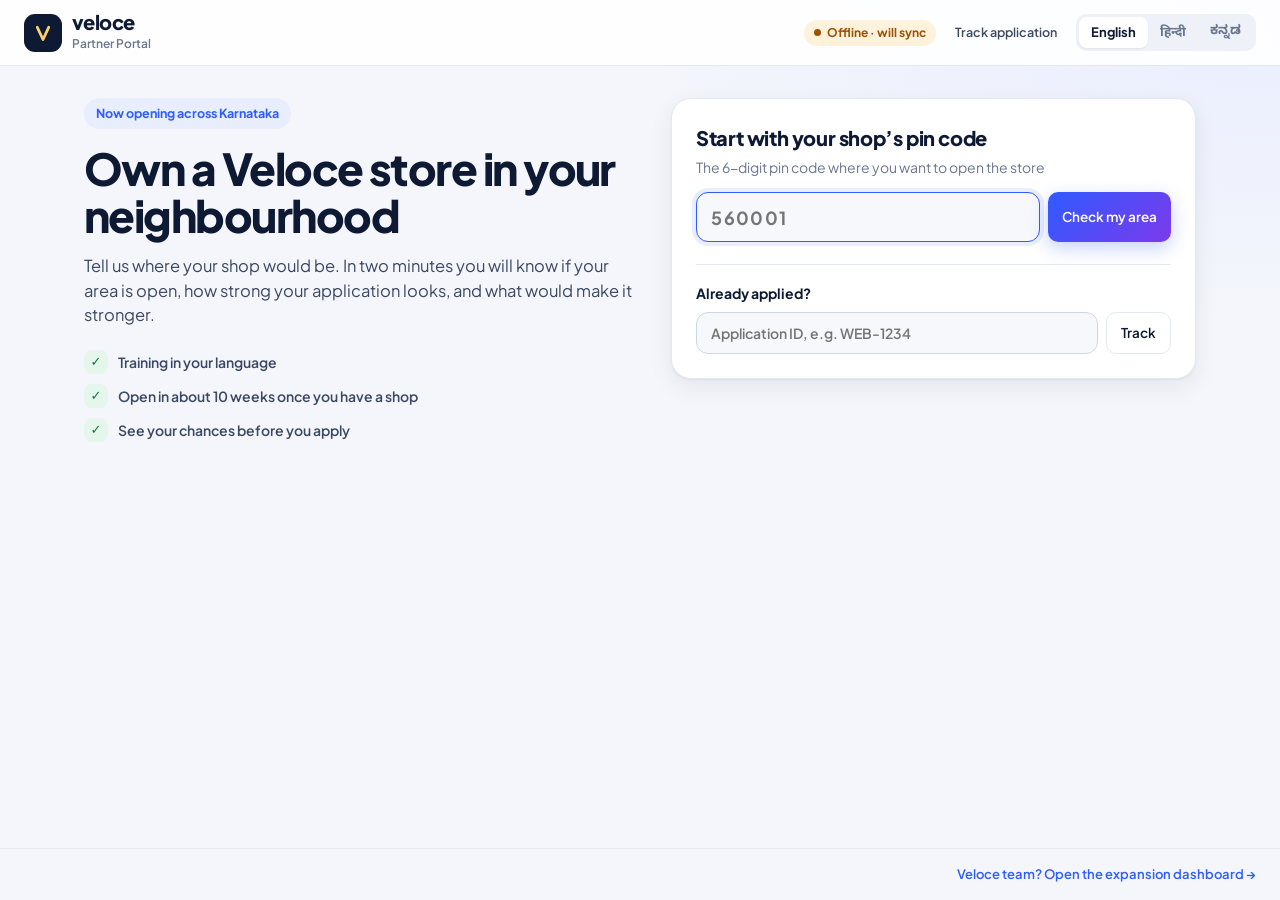
==== apply.html @ 6a998a38 "Add Veloce Partner Portal, live Google Sheets sync, conversations and editable rubric - apply.html /" ====
<!doctype html>
<html lang="en">
<head>
<meta charset="utf-8">
<meta name="viewport" content="width=device-width, initial-scale=1">
<title>Veloce Partner Portal</title>
<meta name="description" content="Apply to open a Veloce store: check your area, see your shortlist chances live, and track your application in English, Hindi or Kannada.">
<link rel="preconnect" href="https://fonts.googleapis.com">
<link rel="preconnect" href="https://fonts.gstatic.com" crossorigin>
<link href="https://fonts.googleapis.com/css2?family=Plus+Jakarta+Sans:wght@400;500;600;700;800&family=Noto+Sans+Kannada:wght@400;600;700&family=Noto+Sans+Devanagari:wght@400;600;700&display=swap" rel="stylesheet">
<link rel="stylesheet" href="styles.css?v=20261026a">
<link rel="stylesheet" href="portal.css?v=20261026a">
<link rel="icon" href="data:image/svg+xml,%3Csvg xmlns='http://www.w3.org/2000/svg' viewBox='0 0 32 32'%3E%3Crect width='32' height='32' rx='9' fill='%230e1a33'/%3E%3Cpath d='M9 9l7 15 7-15' stroke='%23ffd166' stroke-width='3.4' fill='none' stroke-linecap='round' stroke-linejoin='round'/%3E%3C/svg%3E">
</head>
<body class="portal">
<header class="pt-top">
  <a class="pt-brand" href="#/" aria-label="Veloce home">
    <span class="pt-logo"><svg viewBox="0 0 32 32" aria-hidden="true"><path d="M9 9l7 15 7-15" stroke="#ffd166" stroke-width="3.4" fill="none" stroke-linecap="round" stroke-linejoin="round"/></svg></span>
    <span><b>veloce</b><small data-t="portal">Partner Portal</small></span>
  </a>
  <div class="pt-actions">
    <span class="sync-badge" id="sync"></span>
    <a class="btn ghost sm" href="#/track" data-t="track">Track application</a>
    <div class="langs" id="langs" role="group" aria-label="Language">
      <button data-lang="en">English</button><button data-lang="hi" class="hi">हिन्दी</button><button data-lang="kn" class="kn">ಕನ್ನಡ</button>
    </div>
  </div>
</header>

<main id="pt" class="pt-main"></main>

<footer class="pt-foot">
  <span id="footWs"></span>
  <a id="toDash" href="index.html" data-t="team">Veloce team? Open the expansion dashboard →</a>
</footer>

<script src="config.js?v=20261026a"></script>
<script src="engine.js?v=20261026a"></script>
<script src="loader.js?v=20261026a"></script>
<script src="messages.js?v=20261026a"></script>
<script src="questions.js?v=20261026a"></script>
<script src="sample-data.js?v=20261026a"></script>
<script src="store.js?v=20261026a"></script>
<script src="portal.js?v=20261026a"></script>
</body>
</html>
---- styles.css ----
/* FranchiseFlow - design tokens */
:root {
  --bg: #f4f6fb; --bg-2: #eef1f8; --surface: #ffffff; --surface-2: #f7f8fc; --surface-3: #eef1f7;
  --line: #e4e8f1; --line-strong: #cfd6e4; --text: #0e1a33; --text-2: #3b4863; --muted: #6b7690;
  --primary: #2f5bff; --primary-2: #7c3aed; --primary-soft: #e9eeff; --primary-ink: #ffffff;
  --approved: #16a34a; --approved-bg: #e5f7ec; --approved-ink: #0f7a37;
  --conditional: #d97706; --conditional-bg: #fff2dc; --conditional-ink: #9a5200;
  --waitlist: #7c3aed; --waitlist-bg: #f0e9ff; --waitlist-ink: #5b21b6;
  --hold: #64748b; --hold-bg: #eceff4; --hold-ink: #3c4657;
  --rejected: #e11d48; --rejected-bg: #ffe8ee; --rejected-ink: #b0123a;
  --withdrawn: #94a3b8; --withdrawn-bg: #f1f3f6; --withdrawn-ink: #64748b;
  --store: #0e1a33;
  --shadow-sm: 0 1px 2px rgba(16, 24, 48, .06);
  --shadow: 0 1px 2px rgba(16, 24, 48, .05), 0 8px 24px rgba(16, 24, 48, .07);
  --shadow-lg: 0 24px 60px rgba(16, 24, 48, .18);
  --r: 16px; --r-sm: 10px; --chat-w: 390px; --top-h: 64px;
  --grad: linear-gradient(135deg, #2f5bff 0%, #7c3aed 100%);
}
@media (prefers-color-scheme: dark) {
  :root:not([data-theme="light"]) {
    --bg: #0b1020; --bg-2: #0f1528; --surface: #131a2e; --surface-2: #182038; --surface-3: #1e2742;
    --line: #253052; --line-strong: #34416a; --text: #eaf0ff; --text-2: #c2cbe3; --muted: #8b96b5;
    --primary: #5b7dff; --primary-soft: #1c2650; --primary-2: #9d6bff;
    --approved: #34d399; --approved-bg: #0f2e24; --approved-ink: #6ee7b7;
    --conditional: #f59e0b; --conditional-bg: #33240a; --conditional-ink: #fbbf24;
    --waitlist: #a78bfa; --waitlist-bg: #261a47; --waitlist-ink: #c4b5fd;
    --hold: #94a3b8; --hold-bg: #1f2738; --hold-ink: #cbd5e1;
    --rejected: #fb7185; --rejected-bg: #3a1220; --rejected-ink: #fda4af;
    --withdrawn: #64748b; --withdrawn-bg: #1a2030; --withdrawn-ink: #94a3b8;
    --store: #eaf0ff;
    --shadow: 0 1px 2px rgba(0,0,0,.4), 0 8px 24px rgba(0,0,0,.3); --shadow-lg: 0 24px 60px rgba(0,0,0,.5);
  }
}
:root[data-theme="dark"] {
  --bg: #0b1020; --bg-2: #0f1528; --surface: #131a2e; --surface-2: #182038; --surface-3: #1e2742;
  --line: #253052; --line-strong: #34416a; --text: #eaf0ff; --text-2: #c2cbe3; --muted: #8b96b5;
  --primary: #5b7dff; --primary-soft: #1c2650; --primary-2: #9d6bff; --store: #eaf0ff;
}

* { box-sizing: border-box; }
html, body { margin: 0; }
body { font-family: 'Plus Jakarta Sans', system-ui, -apple-system, 'Segoe UI', Roboto, sans-serif; background: var(--bg); color: var(--text); font-size: 14px; line-height: 1.5; -webkit-font-smoothing: antialiased; }
.kn, [lang="kn"] { font-family: 'Noto Sans Kannada', 'Plus Jakarta Sans', sans-serif; }
.hi, [lang="hi"] { font-family: 'Noto Sans Devanagari', 'Plus Jakarta Sans', sans-serif; }
h1, h2, h3, h4 { margin: 0; letter-spacing: -0.02em; }
p { margin: 0; }
a { color: var(--primary); }
button { font: inherit; color: inherit; }
.hidden { display: none !important; }
.muted { color: var(--muted); }
.small { font-size: 12px; }
i[data-ic] { display: inline-flex; width: 18px; height: 18px; flex: none; }
i[data-ic] svg { width: 100%; height: 100%; }

/* Buttons */
.btn { display: inline-flex; align-items: center; justify-content: center; gap: 8px; height: 38px; padding: 0 14px; border-radius: 10px; border: 1px solid var(--line); background: var(--surface); color: var(--text); font-weight: 600; font-size: 13.5px; cursor: pointer; text-decoration: none; white-space: nowrap; transition: border-color .15s, transform .15s, box-shadow .15s, background .15s; }
.btn:hover { border-color: var(--line-strong); box-shadow: var(--shadow-sm); }
.btn:active { transform: translateY(1px); }
.btn:disabled { opacity: .45; cursor: not-allowed; box-shadow: none; }
.btn.primary { background: var(--grad); border: none; color: #fff; box-shadow: 0 6px 18px rgba(47, 91, 255, .28); }
.btn.primary:hover { box-shadow: 0 8px 24px rgba(47, 91, 255, .38); }
.btn.ghost { background: transparent; border-color: transparent; color: var(--text-2); }
.btn.ghost:hover { background: var(--surface-3); }
.btn.xl { height: 50px; padding: 0 22px; font-size: 15px; border-radius: 12px; }
.btn.sm { height: 30px; padding: 0 10px; font-size: 12.5px; border-radius: 8px; }
.btn.danger { color: var(--rejected-ink); }
.icon-btn { display: inline-grid; place-items: center; width: 34px; height: 34px; border-radius: 9px; border: none; background: transparent; color: var(--muted); cursor: pointer; }
.icon-btn:hover { background: var(--surface-3); color: var(--text); }

/* Top bar */
.topbar { position: sticky; top: 0; z-index: 30; height: var(--top-h); display: flex; align-items: center; gap: 16px; padding: 0 20px; background: color-mix(in srgb, var(--surface) 86%, transparent); backdrop-filter: saturate(1.6) blur(14px); border-bottom: 1px solid var(--line); }
.brand { display: flex; align-items: center; gap: 10px; text-decoration: none; color: inherit; flex: none; }
.logo { width: 36px; height: 36px; border-radius: 11px; background: var(--grad); display: grid; place-items: center; box-shadow: 0 6px 16px rgba(47,91,255,.3); }
.logo svg { width: 26px; height: 26px; }
.brand-text { display: flex; flex-direction: column; line-height: 1.15; }
.brand-text b { font-size: 16px; letter-spacing: -0.01em; }
.brand-text small { font-size: 11.5px; color: var(--muted); }
.tabs { display: flex; gap: 4px; padding: 4px; background: var(--surface-3); border-radius: 12px; margin: 0 auto; }
.tabs button { display: inline-flex; align-items: center; gap: 7px; border: none; background: transparent; padding: 7px 14px; border-radius: 9px; font-weight: 600; font-size: 13.5px; color: var(--muted); cursor: pointer; }
.tabs button:hover { color: var(--text); }
.tabs button.active { background: var(--surface); color: var(--text); box-shadow: var(--shadow-sm); }
.tabs button i { width: 16px; height: 16px; }
.top-actions { display: flex; gap: 6px; margin-left: auto; align-items: center; }
.tabs:not(.hidden) + .top-actions { margin-left: 0; }

/* Shell */
.shell { display: grid; grid-template-columns: minmax(0, 1fr) var(--chat-w); min-height: calc(100vh - var(--top-h)); }
.shell.chat-closed { grid-template-columns: minmax(0, 1fr); }
main { min-width: 0; padding: 28px 32px 80px; }
.view { display: flex; flex-direction: column; gap: 18px; animation: rise .35s ease-out; max-width: 1400px; }
@keyframes rise { from { opacity: 0; transform: translateY(6px); } to { opacity: 1; transform: none; } }
.page-head { display: flex; align-items: flex-end; justify-content: space-between; gap: 16px; flex-wrap: wrap; }
.page-head h1 { font-size: 26px; font-weight: 800; }
.sub { color: var(--muted); margin-top: 4px; }
.card { background: var(--surface); border: 1px solid var(--line); border-radius: var(--r); padding: 18px 20px; box-shadow: var(--shadow-sm); min-width: 0; }
.card-head { display: flex; justify-content: space-between; align-items: baseline; gap: 10px; margin-bottom: 14px; flex-wrap: wrap; }
.card-head h3 { font-size: 15.5px; font-weight: 700; }
.grid-2 { display: grid; grid-template-columns: minmax(0, 1.1fr) minmax(0, 1fr); gap: 18px; }

/* Landing */
.landing { max-width: 1180px; margin: 0 auto; }
.hero { display: grid; grid-template-columns: 1.15fr 1fr; gap: 40px; align-items: center; padding: 28px 0 40px; }
.eyebrow { display: inline-flex; align-items: center; gap: 6px; font-size: 12.5px; font-weight: 700; color: var(--primary); background: var(--primary-soft); padding: 6px 12px; border-radius: 99px; }
.eyebrow i { width: 15px; height: 15px; }
.hero h1 { font-size: 48px; line-height: 1.08; font-weight: 800; margin: 18px 0 16px; letter-spacing: -0.035em; }
.grad { background: var(--grad); -webkit-background-clip: text; background-clip: text; color: transparent; }
.lead { font-size: 16.5px; color: var(--text-2); max-width: 580px; }
.cta { display: flex; gap: 12px; margin-top: 26px; flex-wrap: wrap; }
.trust { display: flex; gap: 18px; flex-wrap: wrap; margin-top: 22px; color: var(--muted); font-size: 13px; font-weight: 500; }
.trust span, .trust a { display: inline-flex; align-items: center; gap: 6px; text-decoration: none; }
.trust i { width: 16px; height: 16px; color: var(--approved); }
.trust a i { color: var(--primary); }
.hero-art { background: radial-gradient(120% 90% at 70% 20%, var(--primary-soft), transparent 70%), var(--surface); border: 1px solid var(--line); border-radius: 24px; padding: 18px; box-shadow: var(--shadow); }
.flow-svg { width: 100%; height: auto; display: block; }
.flow-svg .paths path { animation: dash 1.2s linear infinite; }
@keyframes dash { to { stroke-dashoffset: -20; } }
.flow-svg .pulse { animation: pulse 2s ease-out infinite; transform-origin: 240px 180px; }
@keyframes pulse { 0% { opacity: .7; transform: scale(1); } 100% { opacity: 0; transform: scale(1.6); } }
.svg-l { font: 600 13px 'Plus Jakarta Sans', sans-serif; fill: var(--text); }
.sec-title { font-size: 20px; font-weight: 800; margin: 18px 0 14px; }
.how4, .diff4 { display: grid; grid-template-columns: repeat(4, minmax(0, 1fr)); gap: 14px; margin-bottom: 26px; }
.how4 > div, .diff4 > div { background: var(--surface); border: 1px solid var(--line); border-radius: var(--r); padding: 18px; box-shadow: var(--shadow-sm); }
.how4 b, .diff4 b { display: block; font-size: 15px; margin: 10px 0 4px; }
.how4 p, .diff4 p { color: var(--muted); font-size: 13.5px; }
.how4 .n { display: inline-grid; place-items: center; width: 30px; height: 30px; border-radius: 9px; background: var(--primary-soft); color: var(--primary); font-weight: 800; }
.diff4 i { width: 34px; height: 34px; padding: 7px; border-radius: 10px; background: var(--grad); color: #fff; }

/* Restore banner */
.restore { display: flex; align-items: center; gap: 14px; flex-wrap: wrap; margin-top: 8px; padding: 14px 16px; border-radius: var(--r); background: var(--surface); border: 1px solid var(--primary); box-shadow: var(--shadow); animation: rise .3s ease-out; }
.restore > div { flex: 1; min-width: 200px; display: flex; flex-direction: column; }
.restore > div span { color: var(--muted); font-size: 13px; }
.restore-ic { width: 38px; height: 38px; border-radius: 11px; background: var(--primary-soft); color: var(--primary); display: grid; place-items: center; }
.restore-ic svg { width: 20px; height: 20px; }

/* Stats */
.stats { display: grid; grid-template-columns: repeat(4, minmax(0, 1fr)); gap: 14px; }
.stat { background: var(--surface); border: 1px solid var(--line); border-radius: var(--r); padding: 16px 18px; box-shadow: var(--shadow-sm); position: relative; overflow: hidden; }
.stat .k { color: var(--muted); font-size: 12.5px; font-weight: 600; display: flex; align-items: center; gap: 6px; }
.stat .k i { width: 15px; height: 15px; }
.stat .v { font-size: 30px; font-weight: 800; letter-spacing: -0.03em; margin-top: 6px; }
.stat .v small { font-size: 15px; color: var(--muted); font-weight: 600; }
.stat .d { color: var(--muted); font-size: 12.5px; margin-top: 2px; }
.stat.hero-stat { background: var(--grad); color: #fff; border: none; }
.stat.hero-stat .k, .stat.hero-stat .d, .stat.hero-stat .v small { color: rgba(255,255,255,.82); }

/* Funnel */
.fbar { display: flex; height: 44px; border-radius: 12px; overflow: hidden; gap: 3px; }
.fbar button { border: none; cursor: pointer; color: #fff; font-weight: 700; font-size: 13px; min-width: 28px; transition: filter .15s, transform .15s; }
.fbar button:hover { filter: brightness(1.08); }
.flegend { display: grid; grid-template-columns: repeat(3, minmax(0, 1fr)); gap: 8px 14px; margin-top: 14px; }
.flegend button { display: flex; align-items: center; gap: 8px; border: 1px solid var(--line); background: var(--surface-2); border-radius: 10px; padding: 8px 10px; cursor: pointer; text-align: left; }
.flegend button:hover { border-color: var(--line-strong); }
.flegend .dot { width: 10px; height: 10px; border-radius: 50%; flex: none; }
.flegend b { font-size: 17px; margin-left: auto; }
.flegend span { font-size: 12.5px; color: var(--text-2); font-weight: 600; }
.funnel-steps { display: grid; grid-template-columns: repeat(4, 1fr); gap: 8px; margin-top: 16px; }
.funnel-steps div { background: var(--surface-2); border-radius: 10px; padding: 10px 12px; }
.funnel-steps b { font-size: 20px; display: block; }
.funnel-steps span { font-size: 12px; color: var(--muted); }

/* Attention */
.attention { display: flex; flex-direction: column; gap: 8px; max-height: 330px; overflow-y: auto; }
.att { display: grid; grid-template-columns: auto 1fr auto; gap: 12px; align-items: center; padding: 10px 12px; border-radius: 12px; border: 1px solid var(--line); background: var(--surface-2); cursor: pointer; text-align: left; width: 100%; }
.att:hover { border-color: var(--line-strong); background: var(--surface); }
.att .t { font-weight: 600; font-size: 13.5px; }
.att .s { font-size: 12.5px; color: var(--muted); }
.att .badge { font-size: 11px; font-weight: 700; padding: 3px 8px; border-radius: 99px; white-space: nowrap; }
.badge.review { background: var(--conditional-bg); color: var(--conditional-ink); }
.badge.waiting { background: var(--hold-bg); color: var(--hold-ink); }
.badge.manual { background: var(--primary-soft); color: var(--primary); }

/* Avatars, chips, score */
.av { width: 36px; height: 36px; border-radius: 11px; display: grid; place-items: center; font-weight: 800; font-size: 13px; color: #fff; flex: none; }
.chip { display: inline-flex; align-items: center; gap: 5px; font-size: 12px; font-weight: 700; padding: 3px 10px; border-radius: 99px; white-space: nowrap; line-height: 1.5; }
.chip::before { content: ''; width: 6px; height: 6px; border-radius: 50%; background: currentColor; }
.s-approved { background: var(--approved-bg); color: var(--approved-ink); }
.s-conditional { background: var(--conditional-bg); color: var(--conditional-ink); }
.s-waitlist { background: var(--waitlist-bg); color: var(--waitlist-ink); }
.s-hold { background: var(--hold-bg); color: var(--hold-ink); }
.s-rejected { background: var(--rejected-bg); color: var(--rejected-ink); }
.s-withdrawn { background: var(--withdrawn-bg); color: var(--withdrawn-ink); }
.ring { --p: 50; --c: var(--primary); width: 46px; height: 46px; border-radius: 50%; background: conic-gradient(var(--c) calc(var(--p) * 1%), var(--surface-3) 0); display: grid; place-items: center; flex: none; }
.ring b { width: 36px; height: 36px; border-radius: 50%; background: var(--surface); display: grid; place-items: center; font-size: 13px; font-weight: 800; }
.ring.lg { width: 92px; height: 92px; }
.ring.lg b { width: 74px; height: 74px; font-size: 26px; flex-direction: column; line-height: 1; }
.ring.lg b small { font-size: 10.5px; color: var(--muted); font-weight: 600; margin-top: 2px; }
.tag { display: inline-block; font-size: 11px; font-weight: 700; padding: 2px 7px; border-radius: 6px; background: var(--surface-3); color: var(--text-2); }
.tag.brand { background: var(--primary-soft); color: var(--primary); }
.tag.combo { background: var(--waitlist-bg); color: var(--waitlist-ink); }

/* Territories */
.ter-grid { display: grid; grid-template-columns: repeat(auto-fill, minmax(220px, 1fr)); gap: 12px; }
.ter { border: 1px solid var(--line); border-radius: 14px; padding: 14px; background: var(--surface-2); cursor: pointer; text-align: left; transition: border-color .15s, transform .15s; }
.ter:hover { border-color: var(--primary); transform: translateY(-1px); }
.ter-top { display: flex; justify-content: space-between; align-items: center; gap: 6px; }
.ter-id { font-weight: 800; }
.ter-city { font-size: 12.5px; color: var(--muted); }
.prio { font-size: 11px; font-weight: 700; padding: 2px 8px; border-radius: 99px; }
.prio.High { background: var(--rejected-bg); color: var(--rejected-ink); }
.prio.Medium { background: var(--conditional-bg); color: var(--conditional-ink); }
.prio.Low { background: var(--hold-bg); color: var(--hold-ink); }
.pips { display: flex; gap: 5px; margin: 12px 0 10px; }
.pip { flex: 1; height: 8px; border-radius: 5px; background: var(--surface); border: 1.5px dashed var(--line-strong); }
.pip.approved { background: var(--approved); border: none; }
.pip.conditional { background: var(--conditional); border: none; }
.ter-apps { display: flex; flex-wrap: wrap; gap: 4px; min-height: 22px; }
.ter-apps .mini { font-size: 11px; font-weight: 700; padding: 2px 7px; border-radius: 6px; }

/* Activity */
.log { display: flex; flex-direction: column; gap: 10px; }
.log-item { display: grid; grid-template-columns: 30px 1fr; gap: 10px; }
.log-item .dot { width: 30px; height: 30px; border-radius: 9px; background: var(--primary-soft); color: var(--primary); display: grid; place-items: center; }
.log-item .dot i { width: 16px; height: 16px; }
.log-item .when { font-size: 12px; color: var(--muted); }
.log-item .what { font-weight: 600; }
.log-item ul { margin: 4px 0 0; padding-left: 18px; font-size: 13px; color: var(--text-2); }
.empty-note { color: var(--muted); font-size: 13.5px; padding: 10px 0; }

/* Decisions board */
.toolbar { display: flex; gap: 8px; flex-wrap: wrap; align-items: center; }
.search { display: flex; align-items: center; gap: 8px; height: 38px; padding: 0 12px; border-radius: 10px; border: 1px solid var(--line); background: var(--surface); min-width: 240px; }
.search i { width: 16px; height: 16px; color: var(--muted); }
.search input { border: none; outline: none; background: transparent; font: inherit; color: var(--text); flex: 1; min-width: 0; }
select { height: 38px; border-radius: 10px; border: 1px solid var(--line); background: var(--surface); color: var(--text); font: inherit; font-weight: 600; padding: 0 10px; }
.seg { display: inline-flex; padding: 3px; border-radius: 10px; background: var(--surface-3); }
.seg button { border: none; background: transparent; padding: 6px 12px; border-radius: 8px; font-weight: 600; font-size: 13px; color: var(--muted); cursor: pointer; }
.seg button.active { background: var(--surface); color: var(--text); box-shadow: var(--shadow-sm); }
.board { display: grid; grid-template-columns: repeat(5, minmax(180px, 1fr)); gap: 10px; overflow-x: auto; padding-bottom: 8px; align-items: start; }
.col { background: var(--bg-2); border: 1px solid var(--line); border-radius: var(--r); padding: 10px; display: flex; flex-direction: column; gap: 10px; min-width: 0; }
.col-head { display: flex; align-items: center; gap: 8px; padding: 4px 4px 2px; }
.col-head .bar { width: 4px; height: 18px; border-radius: 4px; }
.col-head b { font-size: 14px; }
.col-head .count { margin-left: auto; font-size: 12px; font-weight: 700; color: var(--muted); background: var(--surface); border-radius: 99px; padding: 1px 9px; border: 1px solid var(--line); }
.col-sub { font-size: 12px; color: var(--muted); padding: 0 4px; margin-top: -6px; }
.acard { background: var(--surface); border: 1px solid var(--line); border-radius: 14px; padding: 12px; cursor: pointer; text-align: left; display: flex; flex-direction: column; gap: 10px; box-shadow: var(--shadow-sm); transition: transform .15s, box-shadow .15s, border-color .15s; width: 100%; }
.acard:hover { transform: translateY(-2px); box-shadow: var(--shadow); border-color: var(--line-strong); }
.acard.flash { animation: flash 2.4s ease-out; }
@keyframes flash { 0%, 30% { box-shadow: 0 0 0 3px var(--primary); } 100% { box-shadow: var(--shadow-sm); } }
.acard-top { display: flex; gap: 10px; align-items: center; }
.acard-top .who { min-width: 0; flex: 1; }
.acard-top .who b { display: block; font-size: 13.5px; line-height: 1.25; }
.acard .meta { font-size: 12px; color: var(--muted); margin-top: -4px; white-space: nowrap; overflow: hidden; text-overflow: ellipsis; }
.acard .ring { width: 38px; height: 38px; }
.acard .ring b { width: 30px; height: 30px; font-size: 12px; }
.acard .av { width: 32px; height: 32px; border-radius: 10px; font-size: 12px; }
.acard .why { font-size: 12.5px; color: var(--text-2); display: -webkit-box; -webkit-line-clamp: 3; -webkit-box-orient: vertical; overflow: hidden; }
.acard .foot { display: flex; gap: 6px; flex-wrap: wrap; align-items: center; }
.acard .foot .tag { font-weight: 600; }
.flag { display: inline-flex; align-items: center; gap: 4px; font-size: 11px; font-weight: 700; padding: 2px 7px; border-radius: 6px; }
.flag i { width: 12px; height: 12px; }
.flag.review { background: var(--conditional-bg); color: var(--conditional-ink); }
.flag.manual { background: var(--primary-soft); color: var(--primary); }
.flag.new { background: var(--approved-bg); color: var(--approved-ink); }
.table-card { padding: 0; overflow-x: auto; }
table.apps { width: 100%; border-collapse: collapse; min-width: 900px; }
table.apps th { text-align: left; font-size: 12px; font-weight: 700; color: var(--muted); padding: 12px 14px; border-bottom: 1px solid var(--line); background: var(--surface-2); }
table.apps td { padding: 12px 14px; border-bottom: 1px solid var(--line); vertical-align: top; font-size: 13px; }
table.apps tbody tr { cursor: pointer; }
table.apps tbody tr:hover { background: var(--surface-2); }
.cell-who { display: flex; gap: 10px; align-items: center; }
.cell-who b { display: block; }
.cell-who span { font-size: 12px; color: var(--muted); }

/* Map */
.map-layout { display: grid; grid-template-columns: minmax(0, .95fr) minmax(0, 1.05fr); gap: 18px; align-items: start; }
.map-card { padding: 10px; background: radial-gradient(90% 70% at 50% 40%, var(--primary-soft), transparent 75%), var(--surface); }
#mapSvg { width: 100%; height: auto; display: block; max-height: 74vh; }
.state-shape { fill: var(--surface-2); stroke: var(--line-strong); stroke-width: 1.5; }
.map-node { cursor: pointer; }
.map-node .halo { animation: halo 2.2s ease-out infinite; transform-box: fill-box; transform-origin: center; }
@keyframes halo { 0% { opacity: .55; transform: scale(1); } 100% { opacity: 0; transform: scale(2.1); } }
.map-node text { font: 700 13px 'Plus Jakarta Sans', sans-serif; fill: var(--text); paint-order: stroke; stroke: var(--surface); stroke-width: 4px; }
.map-node .cnt { font-size: 11.5px; fill: #fff; stroke: none; }
.map-node.sel .core { stroke: var(--text); stroke-width: 3; }
.legend { display: flex; gap: 14px; flex-wrap: wrap; font-size: 12.5px; color: var(--text-2); font-weight: 600; }
.legend span { display: inline-flex; align-items: center; gap: 6px; }
.lgd { width: 12px; height: 12px; border-radius: 4px; display: inline-block; }
.lgd.store { background: var(--store); }
.lgd.approved { background: var(--approved); }
.lgd.conditional { background: var(--conditional); }
.lgd.wanted { background: var(--waitlist-bg); border: 1.5px solid var(--waitlist); }
.lgd.free { background: var(--surface); border: 1.5px dashed var(--line-strong); }
.lgd.ph-site { background: var(--conditional); }
.lgd.ph-setup { background: var(--primary); }
.lgd.ph-fit { background: #06b6d4; }
.lgd.ph-train { background: var(--waitlist); }
.lgd.ph-open { background: var(--approved); }
.city-title { display: flex; align-items: center; justify-content: space-between; gap: 10px; margin-bottom: 4px; }
.city-title h2 { font-size: 22px; font-weight: 800; }
.terblock { border-top: 1px solid var(--line); padding-top: 14px; margin-top: 14px; }
.terblock-head { display: flex; align-items: center; gap: 8px; flex-wrap: wrap; margin-bottom: 10px; }
.terblock-head b { font-size: 15px; }
.pins { display: grid; grid-template-columns: repeat(auto-fill, minmax(120px, 1fr)); gap: 8px; }
.pin { border-radius: 12px; padding: 10px; border: 1.5px dashed var(--line-strong); background: var(--surface); text-align: left; min-height: 74px; display: flex; flex-direction: column; gap: 4px; }
.pin .code { font-weight: 800; font-size: 14px; font-variant-numeric: tabular-nums; }
.pin .who { font-size: 12px; font-weight: 600; }
.pin .who button, .pin-link { border: none; background: none; padding: 0; color: inherit; font: inherit; text-decoration: underline; text-underline-offset: 2px; cursor: pointer; }
.pin.store { background: var(--store); color: var(--bg); border: none; }
.pin.approved { background: var(--approved-bg); border: 1.5px solid var(--approved); color: var(--approved-ink); }
.pin.conditional { background: var(--conditional-bg); border: 1.5px solid var(--conditional); color: var(--conditional-ink); }
.pin.wanted { background: var(--waitlist-bg); border: 1.5px solid var(--waitlist); color: var(--waitlist-ink); }
.pin .note { font-size: 11px; opacity: .85; }
.outside { margin-top: 14px; padding: 12px; border-radius: 12px; background: var(--surface-2); font-size: 13px; }

/* Onboarding */
.gantt-wrap { overflow-x: auto; }
.gantt { min-width: 760px; }
.g-head, .g-row { display: grid; grid-template-columns: 220px 1fr; align-items: center; }
.g-head { font-size: 11.5px; color: var(--muted); font-weight: 700; border-bottom: 1px solid var(--line); padding-bottom: 6px; }
.g-months { position: relative; height: 18px; }
.g-months span { position: absolute; top: 0; transform: translateX(4px); white-space: nowrap; }
.g-row { padding: 7px 0; border-bottom: 1px dashed var(--line); cursor: pointer; }
.g-row:hover { background: var(--surface-2); }
.g-row:last-child { border-bottom: none; }
.g-who { display: flex; gap: 8px; align-items: center; min-width: 0; padding-right: 10px; }
.g-who .av { width: 28px; height: 28px; border-radius: 8px; font-size: 11px; }
.g-who b { font-size: 13px; display: block; white-space: nowrap; overflow: hidden; text-overflow: ellipsis; }
.g-who span { font-size: 11.5px; color: var(--muted); }
.g-track { position: relative; height: 26px; background-image: linear-gradient(to right, var(--line) 1px, transparent 1px); background-size: var(--mw, 100px) 100%; border-radius: 6px; }
.g-seg { position: absolute; top: 5px; height: 16px; border-radius: 5px; }
.g-seg.site { background: var(--conditional); }
.g-seg.setup { background: var(--primary); }
.g-seg.fit { background: #06b6d4; }
.g-seg.train { background: var(--waitlist); top: 8px; height: 10px; }
.g-open { position: absolute; top: 2px; width: 22px; height: 22px; border-radius: 50%; background: var(--approved); color: #fff; display: grid; place-items: center; transform: translateX(-50%); box-shadow: 0 0 0 3px var(--surface); }
.g-open i { width: 13px; height: 13px; }
.g-today { position: absolute; top: -4px; bottom: -4px; width: 2px; background: var(--rejected); border-radius: 2px; }
.cohorts { display: grid; grid-template-columns: repeat(auto-fill, minmax(220px, 1fr)); gap: 10px; }
.cohort { border: 1px solid var(--line); border-radius: 14px; padding: 12px; background: var(--surface-2); }
.cohort-head { display: flex; justify-content: space-between; align-items: center; gap: 6px; margin-bottom: 8px; }
.lang { font-size: 12px; font-weight: 800; padding: 3px 9px; border-radius: 8px; }
.lang.Kannada { background: #fff1d6; color: #9a5200; }
.lang.Hindi { background: #ffe4ec; color: #b0123a; }
.lang.English { background: #e3ebff; color: #2546c9; }
.cohort .m { font-size: 12.5px; color: var(--muted); font-weight: 600; }
.cohort ul { list-style: none; margin: 0; padding: 0; display: flex; flex-direction: column; gap: 4px; }
.cohort li { font-size: 13px; display: flex; justify-content: space-between; gap: 6px; }
.cohort li button { border: none; background: none; padding: 0; font: inherit; font-weight: 600; color: var(--text); cursor: pointer; text-align: left; }
.cohort li button:hover { color: var(--primary); }
.cohort li span { color: var(--muted); font-size: 12px; }
.due { display: flex; flex-direction: column; gap: 6px; max-height: 420px; overflow-y: auto; }
.due label { display: grid; grid-template-columns: auto 1fr; gap: 10px; align-items: start; padding: 9px 10px; border-radius: 10px; border: 1px solid var(--line); background: var(--surface-2); cursor: pointer; font-size: 13px; }
.due label:has(input:checked) { opacity: .55; }
.due label:has(input:checked) .txt { text-decoration: line-through; }
.due input { margin-top: 3px; accent-color: var(--approved); }
.due .who { font-weight: 700; }
.due .k { font-size: 11px; font-weight: 700; padding: 1px 6px; border-radius: 5px; margin-left: 4px; }
.k.condition { background: var(--conditional-bg); color: var(--conditional-ink); }
.k.question { background: var(--hold-bg); color: var(--hold-ink); }
.k.partner { background: var(--primary-soft); color: var(--primary); }

/* Chat */
.chat { position: sticky; top: var(--top-h); height: calc(100vh - var(--top-h)); display: flex; flex-direction: column; background: var(--surface); border-left: 1px solid var(--line); }
.chat-head { display: flex; align-items: center; gap: 10px; padding: 14px 16px; border-bottom: 1px solid var(--line); }
.chat-head b { display: block; font-size: 14.5px; }
.chat-head small { color: var(--muted); font-size: 12px; }
.chat-head .icon-btn { margin-left: auto; }
.bot-ic { width: 34px; height: 34px; border-radius: 10px; background: var(--grad); color: #fff; display: grid; place-items: center; flex: none; }
.bot-ic i { width: 18px; height: 18px; }
.chat-body { flex: 1; overflow-y: auto; padding: 16px; display: flex; flex-direction: column; gap: 12px; scroll-behavior: smooth; }
.msg { max-width: 95%; padding: 10px 13px; border-radius: 14px; font-size: 13.5px; line-height: 1.5; animation: rise .25s ease-out; }
.msg p { margin: 0 0 6px; }
.msg p:last-child { margin-bottom: 0; }
.msg ul { margin: 2px 0 8px; padding-left: 18px; }
.msg li { margin: 3px 0; }
.msg.user { align-self: flex-end; background: var(--grad); color: #fff; border-bottom-right-radius: 4px; }
.msg.bot { align-self: flex-start; background: var(--surface-2); border: 1px solid var(--line); border-bottom-left-radius: 4px; }
.msg .sub { font-weight: 700; margin-top: 8px; color: var(--text); }
.msg .warn { color: var(--conditional-ink); font-weight: 600; }
.msg .ok { color: var(--approved-ink); font-weight: 600; }
.msg .whatif { background: var(--waitlist-bg); color: var(--waitlist-ink); padding: 5px 9px; border-radius: 8px; }
.msg .knock { font-weight: 700; color: var(--conditional-ink); }
.msg .nested { border-top: 1px solid var(--line); margin-top: 10px; padding-top: 10px; }
.msg hr { border: none; border-top: 1px solid var(--line); }
.msg table.cmp { border-collapse: collapse; margin: 4px 0 8px; font-size: 12.5px; }
.msg table.cmp td, .msg table.cmp th { padding: 4px 8px; border-bottom: 1px solid var(--line); text-align: left; }
.msg table.cmp tr.total td { font-weight: 800; }
.msg .app-link { font-weight: 700; color: var(--primary); text-decoration: none; }
.msg .app-link:hover { text-decoration: underline; }
.msg .chip { font-size: 11px; padding: 1px 8px; }
.msg-draft { white-space: pre-wrap; font: inherit; font-size: 13px; background: var(--surface); border: 1px solid var(--line); border-radius: 10px; padding: 10px; margin: 6px 0; max-height: 220px; overflow: auto; }
.r-plus { color: var(--approved); font-weight: 800; }
.r-minus { color: var(--rejected); font-weight: 800; }
.r-neutral { color: var(--muted); }
.r-bang { color: var(--primary); font-weight: 800; }
.typing { display: inline-flex; gap: 4px; }
.typing span { width: 6px; height: 6px; border-radius: 50%; background: var(--muted); animation: blink 1s infinite; }
.typing span:nth-child(2) { animation-delay: .15s; } .typing span:nth-child(3) { animation-delay: .3s; }
@keyframes blink { 0%, 100% { opacity: .25; } 50% { opacity: 1; } }
.chips { display: flex; gap: 6px; flex-wrap: wrap; padding: 10px 16px 0; }
.chips button { border: 1px solid var(--line); background: var(--surface-2); color: var(--text-2); border-radius: 99px; padding: 5px 11px; font-size: 12px; font-weight: 600; cursor: pointer; text-align: left; }
.chips button:hover { border-color: var(--primary); color: var(--primary); background: var(--primary-soft); }
.chat-input { display: flex; gap: 8px; padding: 12px 16px 16px; }
.chat-input input { flex: 1; min-width: 0; height: 44px; border-radius: 12px; border: 1px solid var(--line); background: var(--surface-2); color: var(--text); font: inherit; padding: 0 14px; outline: none; }
.chat-input input:focus { border-color: var(--primary); box-shadow: 0 0 0 3px var(--primary-soft); }
.send { width: 44px; height: 44px; border-radius: 12px; border: none; background: var(--grad); color: #fff; display: grid; place-items: center; cursor: pointer; }
.send i { width: 18px; height: 18px; }
.chat-fab { position: fixed; right: 20px; bottom: 20px; z-index: 40; display: inline-flex; align-items: center; gap: 8px; border: none; background: var(--grad); color: #fff; font-weight: 700; padding: 13px 18px; border-radius: 99px; box-shadow: 0 10px 30px rgba(47, 91, 255, .4); cursor: pointer; }

/* Passport drawer */
.scrim { position: fixed; inset: 0; background: rgba(8, 12, 28, .45); backdrop-filter: blur(2px); z-index: 50; animation: fade .2s; }
@keyframes fade { from { opacity: 0; } }
.passport { position: fixed; top: 0; right: 0; bottom: 0; width: min(860px, 100%); background: var(--bg); z-index: 51; overflow-y: auto; box-shadow: var(--shadow-lg); animation: slidein .28s cubic-bezier(.2,.8,.2,1); }
@keyframes slidein { from { transform: translateX(40px); opacity: 0; } }
.pp-head { position: sticky; top: 0; z-index: 2; background: color-mix(in srgb, var(--surface) 92%, transparent); backdrop-filter: blur(12px); border-bottom: 1px solid var(--line); padding: 18px 24px 0; }
.pp-top { display: flex; gap: 14px; align-items: center; }
.pp-top .av { width: 48px; height: 48px; border-radius: 14px; font-size: 17px; }
.pp-top h2 { font-size: 21px; font-weight: 800; }
.pp-top .meta { color: var(--muted); font-size: 13px; }
.pp-top .icon-btn { margin-left: auto; align-self: flex-start; }
.pp-tabs { display: flex; gap: 2px; margin-top: 14px; overflow-x: auto; }
.pp-tabs button { border: none; background: none; padding: 10px 14px; font-weight: 700; font-size: 13.5px; color: var(--muted); border-bottom: 2.5px solid transparent; cursor: pointer; white-space: nowrap; }
.pp-tabs button.active { color: var(--primary); border-bottom-color: var(--primary); }
.pp-body { padding: 20px 24px 40px; display: flex; flex-direction: column; gap: 16px; }
.verdict { display: grid; grid-template-columns: auto 1fr; gap: 18px; align-items: center; padding: 18px 20px; border-radius: var(--r); border: 1px solid var(--line); background: var(--surface); position: relative; overflow: hidden; }
.verdict::before { content: ''; position: absolute; left: 0; top: 0; bottom: 0; width: 5px; background: var(--vc, var(--primary)); }
.verdict .lbl { display: flex; align-items: center; gap: 8px; flex-wrap: wrap; }
.verdict .lbl .big { font-size: 22px; font-weight: 800; color: var(--vc); letter-spacing: -0.02em; }
.verdict .hl { font-size: 14.5px; color: var(--text-2); margin-top: 4px; }
.verdict .blurb { font-size: 12.5px; color: var(--muted); margin-top: 6px; }
.cols2 { display: grid; grid-template-columns: 1fr 1fr; gap: 14px; }
.pp-sec { background: var(--surface); border: 1px solid var(--line); border-radius: var(--r); padding: 16px 18px; }
.pp-sec h4 { font-size: 14px; font-weight: 800; margin-bottom: 10px; display: flex; align-items: center; gap: 8px; }
.pp-sec h4 i { width: 17px; height: 17px; }
.reasons { list-style: none; margin: 0; padding: 0; display: flex; flex-direction: column; gap: 8px; }
.reasons li { display: grid; grid-template-columns: 20px 1fr; gap: 6px; font-size: 13.5px; color: var(--text-2); }
.reasons .mk { width: 20px; height: 20px; border-radius: 6px; display: grid; place-items: center; font-weight: 800; font-size: 13px; }
.mk.plus { background: var(--approved-bg); color: var(--approved-ink); }
.mk.minus { background: var(--rejected-bg); color: var(--rejected-ink); }
.mk.neutral { background: var(--surface-3); color: var(--muted); }
.mk.bang { background: var(--primary-soft); color: var(--primary); }
.todo { list-style: none; margin: 0; padding: 0; display: flex; flex-direction: column; gap: 8px; }
.todo li { display: grid; grid-template-columns: 110px 1fr; gap: 10px; font-size: 13.5px; padding: 9px 12px; border-radius: 10px; background: var(--surface-2); }
.todo li b { font-size: 12px; color: var(--primary); }
.todo li.cond b { color: var(--conditional-ink); }
.callout { padding: 11px 14px; border-radius: 12px; font-size: 13.5px; background: var(--conditional-bg); color: var(--conditional-ink); display: flex; gap: 8px; align-items: flex-start; }
.callout i { width: 17px; height: 17px; margin-top: 1px; }
.callout.ok { background: var(--approved-bg); color: var(--approved-ink); }
.callout.info { background: var(--primary-soft); color: var(--primary); }
.bd { display: flex; flex-direction: column; gap: 10px; }
.bd-row { display: grid; grid-template-columns: 150px 1fr 56px; gap: 12px; align-items: center; font-size: 13px; }
.bd-row .track { height: 9px; border-radius: 6px; background: var(--surface-3); overflow: hidden; }
.bd-row .fill { height: 100%; border-radius: 6px; background: var(--grad); }
.bd-row .fill.neg { background: var(--rejected); }
.bd-row .pts { text-align: right; font-weight: 800; }
.bd-row .note { grid-column: 2 / 4; font-size: 11.5px; color: var(--muted); margin-top: -6px; }
.facts { display: grid; grid-template-columns: repeat(auto-fill, minmax(170px, 1fr)); gap: 8px; }
.fact { background: var(--surface-2); border-radius: 10px; padding: 9px 11px; }
.fact .k { font-size: 11.5px; color: var(--muted); font-weight: 600; }
.fact .v { font-weight: 700; font-size: 13.5px; word-break: break-word; }
.journey { display: grid; grid-template-columns: repeat(7, 1fr); gap: 0; position: relative; }
.journey .st { display: flex; flex-direction: column; align-items: center; text-align: center; gap: 6px; position: relative; }
.journey .st::before { content: ''; position: absolute; top: 15px; left: -50%; right: 50%; height: 3px; background: var(--line); z-index: 0; }
.journey .st:first-child::before { display: none; }
.journey .st.done::before { background: var(--approved); }
.journey .bub { width: 32px; height: 32px; border-radius: 50%; display: grid; place-items: center; background: var(--surface); border: 2.5px solid var(--line-strong); position: relative; z-index: 1; font-size: 12px; font-weight: 800; color: var(--muted); }
.journey .done .bub { background: var(--approved); border-color: var(--approved); color: #fff; }
.journey .now .bub { border-color: var(--primary); color: var(--primary); box-shadow: 0 0 0 4px var(--primary-soft); }
.journey .bub i { width: 15px; height: 15px; }
.journey b { font-size: 12px; }
.journey span { font-size: 11px; color: var(--muted); }
.mini-gantt { display: flex; flex-direction: column; gap: 6px; }
.mg-row { display: grid; grid-template-columns: 200px 1fr; gap: 10px; align-items: center; font-size: 12.5px; }
.mg-row small { display: block; color: var(--muted); font-size: 11px; }
.mg-track { position: relative; height: 18px; background: var(--surface-3); border-radius: 6px; }
.mg-bar { position: absolute; top: 3px; bottom: 3px; border-radius: 4px; background: var(--primary); }
.mg-bar.site { background: var(--conditional); } .mg-bar.fit { background: #06b6d4; } .mg-bar.train { background: var(--waitlist); } .mg-bar.open { background: var(--approved); }
.econ { display: grid; grid-template-columns: repeat(4, 1fr); gap: 8px; }
.path-list { display: flex; flex-direction: column; gap: 8px; }
.path-item { display: grid; grid-template-columns: 1fr auto auto; gap: 12px; align-items: center; padding: 12px 14px; border-radius: 12px; border: 1px solid var(--line); background: var(--surface-2); }
.path-item.best { border-color: var(--approved); background: var(--approved-bg); }
.path-item .lab { font-weight: 600; font-size: 13.5px; }
.path-item .lab .tag { margin-right: 6px; }
.path-item .res { display: flex; align-items: center; gap: 6px; font-size: 12px; color: var(--muted); white-space: nowrap; }
.whatif-form { display: grid; grid-template-columns: repeat(3, minmax(0, 1fr)); gap: 10px; }
.whatif-form label, .form-grid label { display: flex; flex-direction: column; gap: 4px; font-size: 12px; font-weight: 700; color: var(--muted); }
.whatif-form input, .whatif-form select, .form-grid input, .form-grid select, .form-grid textarea, .ov-form textarea, .ov-form select { height: 38px; border-radius: 10px; border: 1px solid var(--line); background: var(--surface); color: var(--text); font: inherit; font-size: 13.5px; padding: 0 10px; outline: none; }
.form-grid textarea, .ov-form textarea { height: 70px; padding: 8px 10px; resize: vertical; }
.whatif-form input:focus, .form-grid input:focus, .ov-form textarea:focus { border-color: var(--primary); box-shadow: 0 0 0 3px var(--primary-soft); }
.whatif-out { margin-top: 12px; padding: 12px 14px; border-radius: 12px; background: var(--surface-2); font-size: 13.5px; }
.whatif-out ul { margin: 6px 0 0; padding-left: 18px; }
.langs { display: inline-flex; padding: 3px; border-radius: 10px; background: var(--surface-3); }
.langs button { border: none; background: transparent; padding: 6px 12px; border-radius: 8px; font-weight: 700; font-size: 13px; color: var(--muted); cursor: pointer; }
.langs button.active { background: var(--surface); color: var(--text); box-shadow: var(--shadow-sm); }
.phone { max-width: 440px; margin: 0 auto; background: #e8ddd3; border-radius: 22px; padding: 18px 14px; }
:root[data-theme="dark"] .phone { background: #1d2522; }
@media (prefers-color-scheme: dark) { :root:not([data-theme="light"]) .phone { background: #1d2522; } }
.bubble { background: #ffffff; color: #111b21; border-radius: 12px 12px 12px 4px; padding: 12px 14px; font-size: 14px; white-space: pre-wrap; line-height: 1.55; box-shadow: 0 1px 1px rgba(0,0,0,.12); }
.bubble-meta { display: flex; justify-content: space-between; color: #667781; font-size: 11.5px; margin-top: 6px; padding: 0 4px; }
.pp-foot { display: flex; gap: 8px; flex-wrap: wrap; }
.ov-form { display: grid; gap: 10px; margin-top: 10px; }

/* Modal */
.modal { position: fixed; inset: 0; z-index: 60; display: grid; place-items: center; background: rgba(8, 12, 28, .5); backdrop-filter: blur(3px); padding: 16px; animation: fade .2s; }
.modal-card { position: relative; width: min(720px, 100%); max-height: calc(100vh - 32px); overflow-y: auto; background: var(--surface); border-radius: 20px; padding: 26px 28px; box-shadow: var(--shadow-lg); animation: rise .25s ease-out; }
.modal-card > .icon-btn { position: absolute; top: 14px; right: 14px; }
.modal-card h2 { font-size: 22px; font-weight: 800; margin-bottom: 6px; padding-right: 30px; }
.modal-card h3 { font-size: 15px; margin: 18px 0 8px; }
.modal-card table { width: 100%; border-collapse: collapse; font-size: 13px; }
.modal-card td, .modal-card th { text-align: left; padding: 7px 8px; border-bottom: 1px solid var(--line); vertical-align: top; }
.modal-card ul { padding-left: 18px; margin: 6px 0; }
.steps-guide { display: flex; flex-direction: column; gap: 12px; margin-top: 16px; }
.steps-guide > div { display: grid; grid-template-columns: 34px 1fr; gap: 12px; }
.steps-guide .n { width: 34px; height: 34px; border-radius: 10px; background: var(--grad); color: #fff; display: grid; place-items: center; font-weight: 800; }
.steps-guide b { display: block; margin-bottom: 4px; }
.try { display: flex; flex-wrap: wrap; gap: 6px; margin-top: 6px; }
.try button { border: 1px solid var(--line); background: var(--surface-2); border-radius: 99px; padding: 4px 10px; font-size: 12px; font-weight: 600; cursor: pointer; color: var(--text-2); }
.try button:hover { border-color: var(--primary); color: var(--primary); }
.form-grid { display: grid; grid-template-columns: repeat(3, minmax(0, 1fr)); gap: 12px; margin-top: 14px; }
.form-grid .wide { grid-column: span 3; }
.form-grid .two { grid-column: span 2; }
.modal-actions { display: flex; justify-content: flex-end; gap: 8px; margin-top: 18px; }

/* Processing overlay */
.processing { position: fixed; inset: 0; z-index: 70; display: grid; place-items: center; background: rgba(8, 12, 28, .55); backdrop-filter: blur(6px); animation: fade .2s; }
.proc-card { width: min(420px, calc(100% - 32px)); background: var(--surface); border-radius: 22px; padding: 28px; box-shadow: var(--shadow-lg); text-align: center; }
.proc-orb { width: 64px; height: 64px; margin: 0 auto 14px; border-radius: 50%; background: var(--grad); animation: orb 1.2s ease-in-out infinite; }
@keyframes orb { 0%, 100% { transform: scale(1); box-shadow: 0 0 0 0 rgba(124,58,237,.35); } 50% { transform: scale(1.06); box-shadow: 0 0 0 14px rgba(124,58,237,0); } }
.proc-card h3 { font-size: 18px; margin-bottom: 14px; }
#procSteps { list-style: none; margin: 0; padding: 0; text-align: left; display: flex; flex-direction: column; gap: 8px; }
#procSteps li { display: flex; gap: 10px; align-items: center; font-size: 13.5px; color: var(--muted); opacity: .45; transition: opacity .2s; }
#procSteps li.on { opacity: 1; color: var(--text); }
#procSteps li .ck { width: 20px; height: 20px; border-radius: 50%; border: 2px solid var(--line-strong); display: grid; place-items: center; flex: none; }
#procSteps li.on .ck { background: var(--approved); border-color: var(--approved); color: #fff; }
#procSteps li .ck i { width: 12px; height: 12px; }

.toast { position: fixed; left: 50%; bottom: 26px; transform: translateX(-50%); z-index: 80; background: var(--text); color: var(--bg); padding: 11px 18px; border-radius: 12px; font-weight: 600; font-size: 13.5px; box-shadow: var(--shadow-lg); animation: rise .2s; max-width: calc(100% - 32px); }
.toast.err { background: var(--rejected); color: #fff; }

/* Responsive */
@media (max-width: 1280px) {
  :root { --chat-w: 350px; }
  .tabs button span { display: none; }
}
@media (max-width: 1100px) {
  .hero { grid-template-columns: 1fr; }
  .hero h1 { font-size: 38px; }
  .how4, .diff4 { grid-template-columns: repeat(2, minmax(0, 1fr)); }
  .grid-2, .map-layout { grid-template-columns: 1fr; }
  .stats { grid-template-columns: repeat(2, minmax(0, 1fr)); }
}
@media (max-width: 960px) {
  .shell { grid-template-columns: 1fr; }
  .chat { position: fixed; left: 0; right: 0; bottom: 0; top: auto; height: 78vh; z-index: 45; border-left: none; border-top: 1px solid var(--line); border-radius: 20px 20px 0 0; box-shadow: var(--shadow-lg); }
  .shell.chat-closed .chat { display: none; }
  .top-actions .ghost span { display: none; }
  .brand-text small { display: none; }
}
@media (max-width: 720px) {
  main { padding: 18px 16px 90px; }
  .topbar { padding: 0 12px; gap: 8px; height: auto; min-height: var(--top-h); flex-wrap: wrap; padding-top: 8px; padding-bottom: 8px; }
  .tabs { order: 3; width: 100%; justify-content: space-between; margin: 0; }
  .tabs button { flex: 1; justify-content: center; padding: 7px 6px; }
  .tabs button span { display: inline; font-size: 12px; }
  .tabs button i { display: none; }
  .brand-text { display: none; }
  .top-actions .primary span { display: none; }
  .hero h1 { font-size: 30px; }
  .how4, .diff4, .stats { grid-template-columns: 1fr; }
  .flegend { grid-template-columns: repeat(2, minmax(0, 1fr)); }
  .funnel-steps { grid-template-columns: repeat(2, 1fr); }
  .board { grid-template-columns: repeat(5, 82vw); }
  .search { min-width: 0; flex: 1; }
  .cols2, .whatif-form, .form-grid { grid-template-columns: 1fr; }
  .form-grid .wide, .form-grid .two { grid-column: auto; }
  .econ { grid-template-columns: repeat(2, 1fr); }
  .journey { grid-template-columns: repeat(4, 1fr); row-gap: 14px; }
  .journey .st::before { display: none; }
  .mg-row, .bd-row { grid-template-columns: 1fr; gap: 4px; }
  .bd-row .note { grid-column: auto; margin-top: 0; }
  .bd-row .pts { text-align: left; }
  .todo li { grid-template-columns: 1fr; gap: 2px; }
  .pp-head, .pp-body { padding-left: 16px; padding-right: 16px; }
  .modal-card { padding: 20px 18px; }
  .path-item { grid-template-columns: 1fr; }
}

/* ---------- Partner portal link, conversation, rubric ---------- */
.sync-badge { display: inline-flex; align-items: center; gap: 6px; font-size: 12px; font-weight: 700; padding: 4px 10px; border-radius: 99px; background: var(--surface-3); color: var(--muted); white-space: nowrap; }
.sync-badge:empty { display: none; }
.sync-badge::before { content: ''; width: 7px; height: 7px; border-radius: 50%; background: currentColor; }
.sync-badge.live { background: var(--approved-bg); color: var(--approved-ink); }
.sync-badge.live::before { animation: livepulse 1.6s ease-in-out infinite; }
@keyframes livepulse { 50% { opacity: .3; } }
.sync-badge.offline { background: var(--conditional-bg); color: var(--conditional-ink); }
.door { display: flex; align-items: center; gap: 14px; margin-top: 18px; padding: 14px 16px; border-radius: 16px; border: 1.5px dashed var(--line-strong); background: var(--surface); text-decoration: none; color: var(--text); max-width: 580px; transition: border-color .15s, box-shadow .15s; }
.door:hover { border-color: var(--primary); box-shadow: var(--shadow); }
.door b { display: block; font-size: 15px; }
.door small { color: var(--muted); font-size: 13px; }
.door > i:last-child { margin-left: auto; color: var(--primary); }
.door-ic { width: 40px; height: 40px; border-radius: 12px; background: #0e1a33; color: #ffd166; display: grid; place-items: center; flex: none; }
.door-ic i { width: 20px; height: 20px; }
.portal-waiting { display: flex; gap: 10px; align-items: center; margin-top: 10px; padding: 12px 16px; border-radius: 14px; background: var(--primary-soft); color: var(--primary); font-size: 14px; }
.flag.portal { background: #fff1d6; color: #9a5200; }
.flag.portal i { width: 12px; height: 12px; }
.badge.portal { background: #fff1d6; color: #9a5200; }
.portal-share { display: grid; grid-template-columns: auto 1fr; gap: 22px; align-items: start; margin-top: 16px; }
.qr { padding: 10px; background: #fff; border-radius: 14px; border: 1px solid var(--line); line-height: 0; }
.qr img, .qr canvas { display: block; }
.copyrow { display: flex; gap: 6px; }
.copyrow input { flex: 1; min-width: 0; height: 36px; border-radius: 9px; border: 1px solid var(--line); background: var(--surface-2); color: var(--text); font: inherit; font-size: 12.5px; padding: 0 10px; }
.cv { display: flex; flex-direction: column; gap: 10px; max-height: 380px; overflow-y: auto; }
.cv-sys { text-align: center; font-size: 12px; color: var(--muted); }
.cv-row { display: flex; }
.cv-row.team { justify-content: flex-end; }
.cv-b { max-width: 82%; padding: 10px 13px; border-radius: 14px; font-size: 13.5px; }
.cv-b small { display: block; font-size: 11px; opacity: .8; margin-bottom: 3px; }
.cv-row.team .cv-b { background: var(--grad); color: #fff; border-bottom-right-radius: 4px; }
.cv-row.app .cv-b { background: var(--surface-2); border: 1px solid var(--line); border-bottom-left-radius: 4px; }
.rb-grid { display: grid; grid-template-columns: minmax(0, 1.2fr) minmax(0, 1fr); gap: 18px; align-items: start; }
.rb-left { display: flex; flex-direction: column; gap: 18px; }
.rb-row { display: grid; grid-template-columns: 170px 1fr 64px 46px; gap: 12px; align-items: center; padding: 6px 0; font-size: 13.5px; font-weight: 600; }
.rb-row input[type=range] { width: 100%; accent-color: var(--primary); }
.rb-row input[type=number], .rb-f input { height: 34px; border-radius: 9px; border: 1px solid var(--line); background: var(--surface-2); color: var(--text); font: inherit; font-weight: 700; padding: 0 8px; width: 100%; }
.rb-pct { color: var(--muted); font-weight: 700; text-align: right; }
.rb-fields { display: grid; grid-template-columns: repeat(2, minmax(0, 1fr)); gap: 12px; }
.rb-f { display: flex; flex-direction: column; gap: 4px; font-size: 12.5px; font-weight: 700; color: var(--muted); }
.rb-impact { position: sticky; top: 84px; }
.rb-changes { margin: 0 0 10px; padding-left: 18px; font-size: 13px; }
.rb-table { width: 100%; border-collapse: collapse; font-size: 13px; }
.rb-table td, .rb-table th { padding: 6px 8px; border-bottom: 1px solid var(--line); text-align: left; }
.rb-table .up { color: var(--approved-ink); font-weight: 800; }
.rb-table .down { color: var(--rejected-ink); font-weight: 800; }
.rb-moved { display: flex; flex-direction: column; gap: 6px; max-height: 260px; overflow-y: auto; }
.rb-moved button { display: flex; align-items: center; gap: 8px; flex-wrap: wrap; text-align: left; border: 1px solid var(--line); background: var(--surface-2); border-radius: 10px; padding: 8px 10px; cursor: pointer; font: inherit; font-size: 13px; color: var(--text); }
.rb-moved button span { margin-left: auto; display: flex; gap: 4px; align-items: center; }
.rb-actions { display: flex; gap: 8px; flex-wrap: wrap; margin: 14px 0 8px; }
@media (max-width: 1100px) { .rb-grid { grid-template-columns: 1fr; } .rb-impact { position: static; } }
@media (max-width: 720px) { .rb-row { grid-template-columns: 1fr 64px 40px; } .rb-row label { grid-column: 1 / -1; } .rb-fields { grid-template-columns: 1fr; } .portal-share { grid-template-columns: 1fr; } }
@media (max-width: 1280px) { .top-actions .sync-badge { display: none; } }
---- portal.css ----
/* Veloce Partner Portal (shares tokens with styles.css) */
body.portal { background: radial-gradient(90% 60% at 100% 0%, var(--primary-soft) 0%, transparent 60%), var(--bg); min-height: 100vh; display: flex; flex-direction: column; }
body.lang-kn { font-family: 'Noto Sans Kannada', 'Plus Jakarta Sans', sans-serif; }
body.lang-hi { font-family: 'Noto Sans Devanagari', 'Plus Jakarta Sans', sans-serif; }
.pt-top { position: sticky; top: 0; z-index: 20; display: flex; align-items: center; justify-content: space-between; gap: 12px; padding: 12px 24px; background: color-mix(in srgb, var(--surface) 88%, transparent); backdrop-filter: blur(14px); border-bottom: 1px solid var(--line); flex-wrap: wrap; }
.pt-brand { display: flex; align-items: center; gap: 10px; text-decoration: none; color: var(--text); }
.pt-brand b { display: block; font-size: 20px; font-weight: 800; letter-spacing: -0.03em; line-height: 1; }
.pt-brand small { color: var(--muted); font-size: 12px; font-weight: 600; }
.pt-logo { width: 38px; height: 38px; border-radius: 11px; background: #0e1a33; display: grid; place-items: center; }
.pt-logo svg { width: 26px; height: 26px; }
.pt-actions { display: flex; align-items: center; gap: 8px; flex-wrap: wrap; }
.sync-badge { display: inline-flex; align-items: center; gap: 6px; font-size: 12px; font-weight: 700; padding: 4px 10px; border-radius: 99px; background: var(--surface-3); color: var(--muted); }
.sync-badge::before { content: ''; width: 7px; height: 7px; border-radius: 50%; background: currentColor; }
.sync-badge.live { background: var(--approved-bg); color: var(--approved-ink); }
.sync-badge.live::before { animation: livepulse 1.6s ease-in-out infinite; }
@keyframes livepulse { 50% { opacity: .3; } }
.sync-badge.offline { background: var(--conditional-bg); color: var(--conditional-ink); }
.pt-main { flex: 1; width: 100%; max-width: 1160px; margin: 0 auto; padding: 32px 24px 60px; }
.pt-card { background: var(--surface); border: 1px solid var(--line); border-radius: 20px; padding: 24px; box-shadow: var(--shadow); }
.pt-foot { display: flex; justify-content: space-between; gap: 12px; flex-wrap: wrap; padding: 16px 24px; color: var(--muted); font-size: 13px; border-top: 1px solid var(--line); }
.pt-foot a { color: var(--primary); text-decoration: none; font-weight: 600; }

/* home */
.pt-hero { display: grid; grid-template-columns: 1.05fr 1fr; gap: 36px; align-items: start; }
.pt-hero h1 { font-size: 44px; line-height: 1.08; font-weight: 800; letter-spacing: -0.035em; margin: 16px 0 14px; }
.pt-hero.kn h1, .pt-hero.hi h1 { font-size: 38px; line-height: 1.25; letter-spacing: 0; }
.pt-perks { list-style: none; padding: 0; margin: 22px 0 0; display: flex; flex-direction: column; gap: 10px; }
.pt-perks li { display: flex; gap: 10px; align-items: center; font-weight: 600; color: var(--text-2); }
.pt-perks li::before { content: '✓'; width: 24px; height: 24px; border-radius: 8px; background: var(--approved-bg); color: var(--approved-ink); display: grid; place-items: center; font-weight: 800; font-size: 13px; flex: none; }
.pt-pin h2 { font-size: 20px; font-weight: 800; }
.pt-pin > p { margin: 4px 0 14px; }
.pt-pin-row { display: flex; gap: 8px; }
.pt-pin-row input { flex: 1; min-width: 0; height: 50px; border-radius: 12px; border: 1.5px solid var(--line-strong); background: var(--surface-2); color: var(--text); font: inherit; font-size: 18px; font-weight: 700; padding: 0 14px; letter-spacing: .08em; outline: none; }
.pt-pin-row input:focus { border-color: var(--primary); box-shadow: 0 0 0 4px var(--primary-soft); }
.pt-pin-row .btn { height: 50px; }
.pt-gate { margin-top: 14px; padding: 16px; border-radius: 14px; display: flex; flex-direction: column; gap: 8px; animation: rise .3s ease-out; }
.pt-gate b { font-size: 15px; }
.pt-gate.ok { background: var(--approved-bg); color: var(--approved-ink); }
.pt-gate.ok .btn { align-self: flex-start; margin-top: 6px; }
.pt-gate.stop { background: var(--conditional-bg); color: var(--conditional-ink); }
.pt-gate.warn { background: var(--rejected-bg); color: var(--rejected-ink); font-weight: 600; }
.pt-gate .btn.ghost { color: inherit; align-self: flex-start; padding-left: 0; }
.pt-alt-title { font-size: 12.5px; font-weight: 700; text-transform: uppercase; letter-spacing: .06em; margin-top: 4px; }
.pt-alts { display: grid; grid-template-columns: repeat(auto-fill, minmax(150px, 1fr)); gap: 8px; }
.pt-alt { text-align: left; border: 1.5px solid var(--approved); background: var(--surface); color: var(--text); border-radius: 12px; padding: 10px 12px; cursor: pointer; display: flex; flex-direction: column; gap: 2px; font: inherit; }
.pt-alt:hover { box-shadow: var(--shadow); transform: translateY(-1px); }
.pt-alt b { font-size: 17px; }
.pt-alt span { font-size: 12px; color: var(--muted); }
.pt-alt em { font-style: normal; font-size: 12px; font-weight: 700; color: var(--approved-ink); }
.pt-track-mini { margin-top: 22px; padding-top: 18px; border-top: 1px solid var(--line); display: flex; flex-direction: column; gap: 8px; }
.pt-track-mini input { height: 42px; font-size: 14px; letter-spacing: 0; font-weight: 600; }
.pt-track-mini .btn { height: 42px; }
.pt-my { display: flex; flex-wrap: wrap; gap: 6px; }
.pt-my a { font-size: 12.5px; font-weight: 700; padding: 4px 10px; border-radius: 99px; background: var(--primary-soft); color: var(--primary); text-decoration: none; }

/* apply */
.pt-apply { display: grid; grid-template-columns: minmax(0, 1.25fr) minmax(0, 1fr); gap: 22px; align-items: start; }
.pt-steps { display: flex; gap: 6px; margin-bottom: 18px; flex-wrap: wrap; }
.pt-steps span { display: inline-flex; align-items: center; gap: 8px; padding: 6px 12px 6px 6px; border-radius: 99px; background: var(--surface-3); color: var(--muted); font-weight: 700; font-size: 13px; }
.pt-steps i { font-style: normal; width: 24px; height: 24px; border-radius: 50%; background: var(--surface); display: grid; place-items: center; font-size: 12px; }
.pt-steps .on { background: var(--primary-soft); color: var(--primary); }
.pt-steps .on i { background: var(--primary); color: #fff; }
.pt-steps .done { color: var(--approved-ink); background: var(--approved-bg); }
.pt-where { display: flex; justify-content: space-between; gap: 10px; padding: 10px 14px; border-radius: 12px; background: var(--surface-2); font-size: 13.5px; margin-bottom: 16px; }
.pt-where a { color: var(--primary); font-weight: 700; text-decoration: none; }
.pt-field { display: flex; flex-direction: column; gap: 6px; margin-bottom: 16px; }
.pt-field > span { font-weight: 700; font-size: 14px; }
.pt-field small { color: var(--muted); font-size: 12.5px; }
.pt-field input, .pt-field textarea, .pt-ans input, .pt-ans textarea { font: inherit; font-size: 15px; color: var(--text); background: var(--surface-2); border: 1.5px solid var(--line); border-radius: 12px; padding: 11px 13px; outline: none; width: 100%; }
.pt-field input:focus, .pt-field textarea:focus, .pt-ans input:focus, .pt-ans textarea:focus { border-color: var(--primary); box-shadow: 0 0 0 4px var(--primary-soft); background: var(--surface); }
.pt-money { display: flex; align-items: center; gap: 8px; }
.pt-money input { max-width: 180px; font-weight: 700; font-size: 18px; }
.pt-money span { font-weight: 700; color: var(--muted); }
.pt-range { width: 100%; accent-color: var(--primary); padding: 0 !important; border: none !important; background: none !important; box-shadow: none !important; }
.pt-launch { display: flex; align-items: center; gap: 14px; }
.pt-launch b { white-space: nowrap; min-width: 92px; }
.pt-seg { display: flex; flex-wrap: wrap; gap: 6px; }
.pt-seg button { font: inherit; font-size: 14px; font-weight: 600; border: 1.5px solid var(--line); background: var(--surface); color: var(--text-2); border-radius: 12px; padding: 9px 14px; cursor: pointer; }
.pt-seg button:hover { border-color: var(--line-strong); }
.pt-seg button.on { border-color: var(--primary); background: var(--primary-soft); color: var(--primary); }
.pt-nav { display: flex; justify-content: space-between; gap: 8px; margin-top: 8px; flex-wrap: wrap; }
.pt-nav.center { justify-content: center; }
.pt-err { color: var(--rejected-ink); font-weight: 600; min-height: 1em; margin: 0; }
.pt-chance { position: sticky; top: 90px; }
.pt-chance h3, .pt-track h2 { font-size: 16px; font-weight: 800; margin-bottom: 12px; }
.pt-chance h4 { font-size: 13px; font-weight: 800; margin: 18px 0 8px; color: var(--muted); text-transform: uppercase; letter-spacing: .05em; }
.pt-band { border-radius: 16px; padding: 16px; display: flex; flex-direction: column; gap: 6px; }
.pt-band b { font-size: 26px; font-weight: 800; letter-spacing: -0.02em; }
.pt-band small { font-size: 13px; }
.pt-gauge { height: 10px; border-radius: 6px; background: rgba(255,255,255,.55); overflow: hidden; }
.pt-gauge i { display: block; height: 100%; border-radius: 6px; background: currentColor; transition: width .4s ease; }
.band-strong { background: var(--approved-bg); color: var(--approved-ink); }
.band-good { background: var(--primary-soft); color: var(--primary); }
.band-fair { background: var(--conditional-bg); color: var(--conditional-ink); }
.band-low { background: var(--rejected-bg); color: var(--rejected-ink); }
.band-neutral { background: var(--hold-bg); color: var(--hold-ink); }
.pt-bd { display: flex; flex-direction: column; gap: 8px; }
.pt-bd div { display: grid; grid-template-columns: 140px 1fr; gap: 10px; align-items: center; font-size: 13px; }
.pt-bd i { height: 8px; border-radius: 5px; background: var(--surface-3); overflow: hidden; }
.pt-bd em { display: block; height: 100%; background: var(--grad); border-radius: 5px; transition: width .4s ease; }
.pt-tips { list-style: none; margin: 0; padding: 0; display: flex; flex-direction: column; gap: 8px; }
.pt-tips li { display: flex; justify-content: space-between; align-items: center; gap: 10px; padding: 10px 12px; border-radius: 12px; background: var(--surface-2); font-size: 13.5px; font-weight: 600; }
.pt-tips b { font-size: 12px; padding: 3px 8px; border-radius: 99px; white-space: nowrap; }
.pt-fine { font-size: 12px; color: var(--muted); margin-top: 16px; }

/* done + track */
.pt-done { max-width: 560px; margin: 20px auto; text-align: center; }
.pt-check { width: 64px; height: 64px; border-radius: 50%; margin: 0 auto 14px; background: var(--approved); color: #fff; font-size: 32px; font-weight: 800; display: grid; place-items: center; animation: rise .4s ease-out; }
.pt-done h1 { font-size: 28px; font-weight: 800; margin-bottom: 10px; }
.pt-id { font-size: 34px; font-weight: 800; letter-spacing: .06em; margin: 6px auto 14px; padding: 12px 20px; border-radius: 14px; background: var(--surface-2); border: 1.5px dashed var(--line-strong); display: inline-block; }
.pt-narrow { max-width: 520px; margin: 20px auto; }
.pt-narrow h2 { margin-bottom: 12px; }
.pt-track { max-width: 760px; margin: 0 auto; display: flex; flex-direction: column; gap: 16px; }
.pt-track-head { display: flex; justify-content: space-between; align-items: flex-start; gap: 12px; flex-wrap: wrap; }
.pt-track-head h1 { font-size: 26px; font-weight: 800; }
.pt-status { font-weight: 800; padding: 6px 14px; border-radius: 99px; font-size: 14px; }
.pt-timeline { display: flex; gap: 0; margin: 20px 0 6px; }
.pt-timeline span { flex: 1; display: flex; flex-direction: column; align-items: center; gap: 6px; font-size: 13px; font-weight: 700; color: var(--muted); position: relative; text-align: center; }
.pt-timeline span::before { content: ''; position: absolute; top: 15px; left: -50%; right: 50%; height: 3px; background: var(--line); }
.pt-timeline span:first-child::before { display: none; }
.pt-timeline span.done { color: var(--approved-ink); }
.pt-timeline span.done::before { background: var(--approved); }
.pt-timeline i { font-style: normal; width: 32px; height: 32px; border-radius: 50%; display: grid; place-items: center; background: var(--surface); border: 2.5px solid var(--line-strong); position: relative; z-index: 1; }
.pt-timeline .done i { background: var(--approved); border-color: var(--approved); color: #fff; }
.pt-review { margin-top: 14px; color: var(--text-2); }
.pt-msg { margin-top: 16px; display: flex; flex-direction: column; gap: 8px; }
.pt-msg .bubble { background: var(--surface-2); color: var(--text); border: 1px solid var(--line); box-shadow: none; }
.pt-q { padding: 14px 0; border-top: 1px solid var(--line); display: flex; flex-direction: column; gap: 10px; }
.pt-q:first-of-type { border-top: none; }
.pt-q-text { font-weight: 700; font-size: 15px; }
.pt-q-ans { color: var(--approved-ink); font-weight: 600; }
.pt-q.note .pt-field { margin-bottom: 0; }
.pt-q.note .btn { align-self: flex-start; }
.pt-ans { display: flex; flex-direction: column; gap: 8px; align-items: flex-start; }
.pt-ans .btn { margin-top: 2px; }
.pt-withdraw { text-align: center; }
.pt-withdraw .btn { color: var(--rejected-ink); }

@media (max-width: 900px) {
  .pt-hero, .pt-apply { grid-template-columns: 1fr; }
  .pt-chance { position: static; }
  .pt-hero h1 { font-size: 34px; }
}
@media (max-width: 560px) {
  .pt-top { padding: 10px 14px; }
  .pt-top .btn.ghost { display: none; }
  .pt-main { padding: 20px 14px 40px; }
  .pt-card { padding: 18px; border-radius: 16px; }
  .pt-hero h1, .pt-hero.kn h1, .pt-hero.hi h1 { font-size: 28px; }
  .pt-pin-row { flex-direction: column; }
  .pt-pin-row input, .pt-pin-row .btn { flex: none; width: 100%; }
  .pt-bd div { grid-template-columns: 110px 1fr; }
  .pt-id { font-size: 26px; }
}
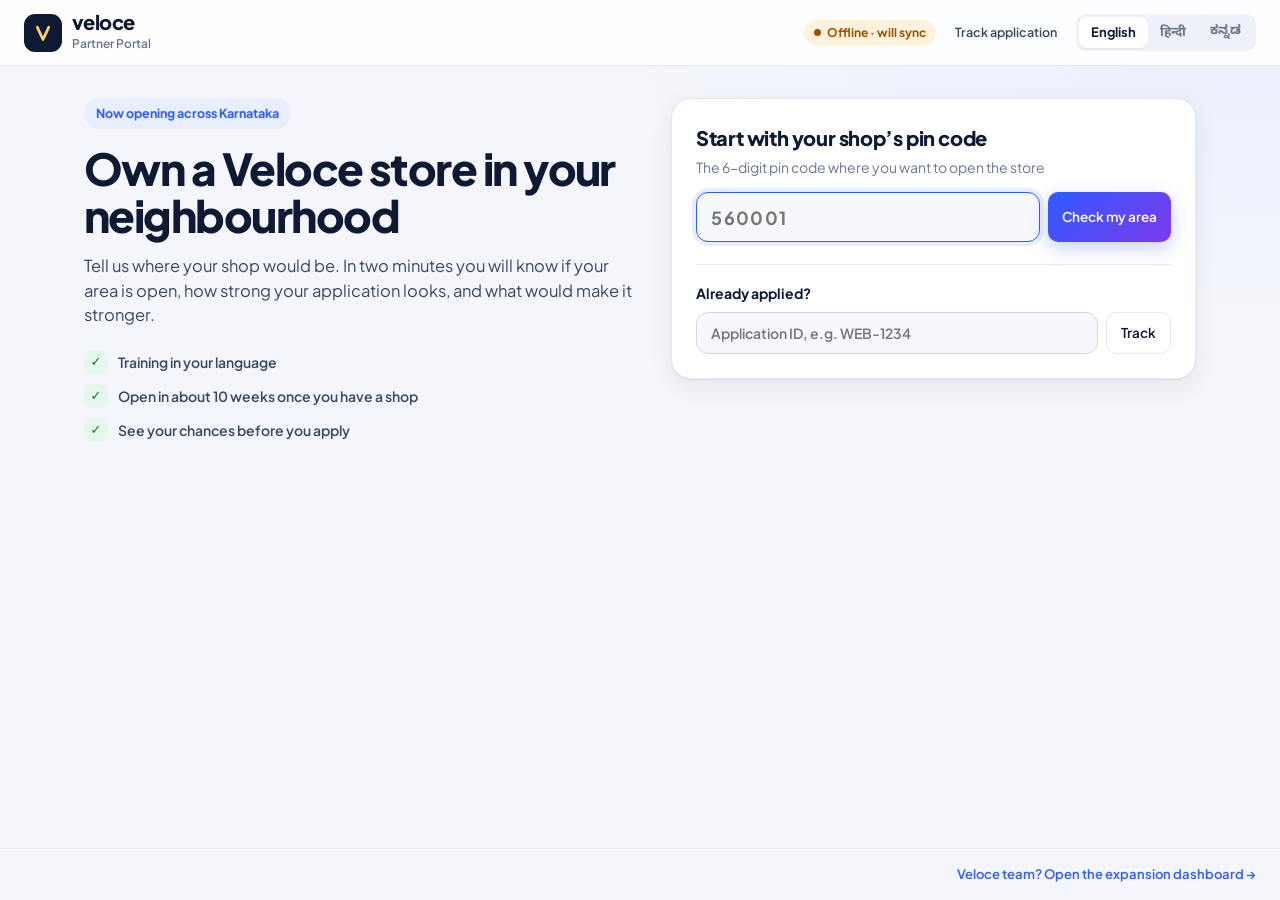
==== commit fd0a92de: "Add portal step to the in-app guide; README for the two-app system Co-Authored-By: Claude Opus 5.5 <" ====
--- a/apply.html
+++ b/apply.html
@@ -8,8 +8,8 @@
 <link rel="preconnect" href="https://fonts.googleapis.com">
 <link rel="preconnect" href="https://fonts.gstatic.com" crossorigin>
 <link href="https://fonts.googleapis.com/css2?family=Plus+Jakarta+Sans:wght@400;500;600;700;800&family=Noto+Sans+Kannada:wght@400;600;700&family=Noto+Sans+Devanagari:wght@400;600;700&display=swap" rel="stylesheet">
-<link rel="stylesheet" href="styles.css?v=20261026a">
-<link rel="stylesheet" href="portal.css?v=20261026a">
+<link rel="stylesheet" href="styles.css?v=20261026b">
+<link rel="stylesheet" href="portal.css?v=20261026b">
 <link rel="icon" href="data:image/svg+xml,%3Csvg xmlns='http://www.w3.org/2000/svg' viewBox='0 0 32 32'%3E%3Crect width='32' height='32' rx='9' fill='%230e1a33'/%3E%3Cpath d='M9 9l7 15 7-15' stroke='%23ffd166' stroke-width='3.4' fill='none' stroke-linecap='round' stroke-linejoin='round'/%3E%3C/svg%3E">
 </head>
 <body class="portal">
@@ -34,13 +34,13 @@
   <a id="toDash" href="index.html" data-t="team">Veloce team? Open the expansion dashboard →</a>
 </footer>
 
-<script src="config.js?v=20261026a"></script>
-<script src="engine.js?v=20261026a"></script>
-<script src="loader.js?v=20261026a"></script>
-<script src="messages.js?v=20261026a"></script>
-<script src="questions.js?v=20261026a"></script>
-<script src="sample-data.js?v=20261026a"></script>
-<script src="store.js?v=20261026a"></script>
-<script src="portal.js?v=20261026a"></script>
+<script src="config.js?v=20261026b"></script>
+<script src="engine.js?v=20261026b"></script>
+<script src="loader.js?v=20261026b"></script>
+<script src="messages.js?v=20261026b"></script>
+<script src="questions.js?v=20261026b"></script>
+<script src="sample-data.js?v=20261026b"></script>
+<script src="store.js?v=20261026b"></script>
+<script src="portal.js?v=20261026b"></script>
 </body>
 </html>
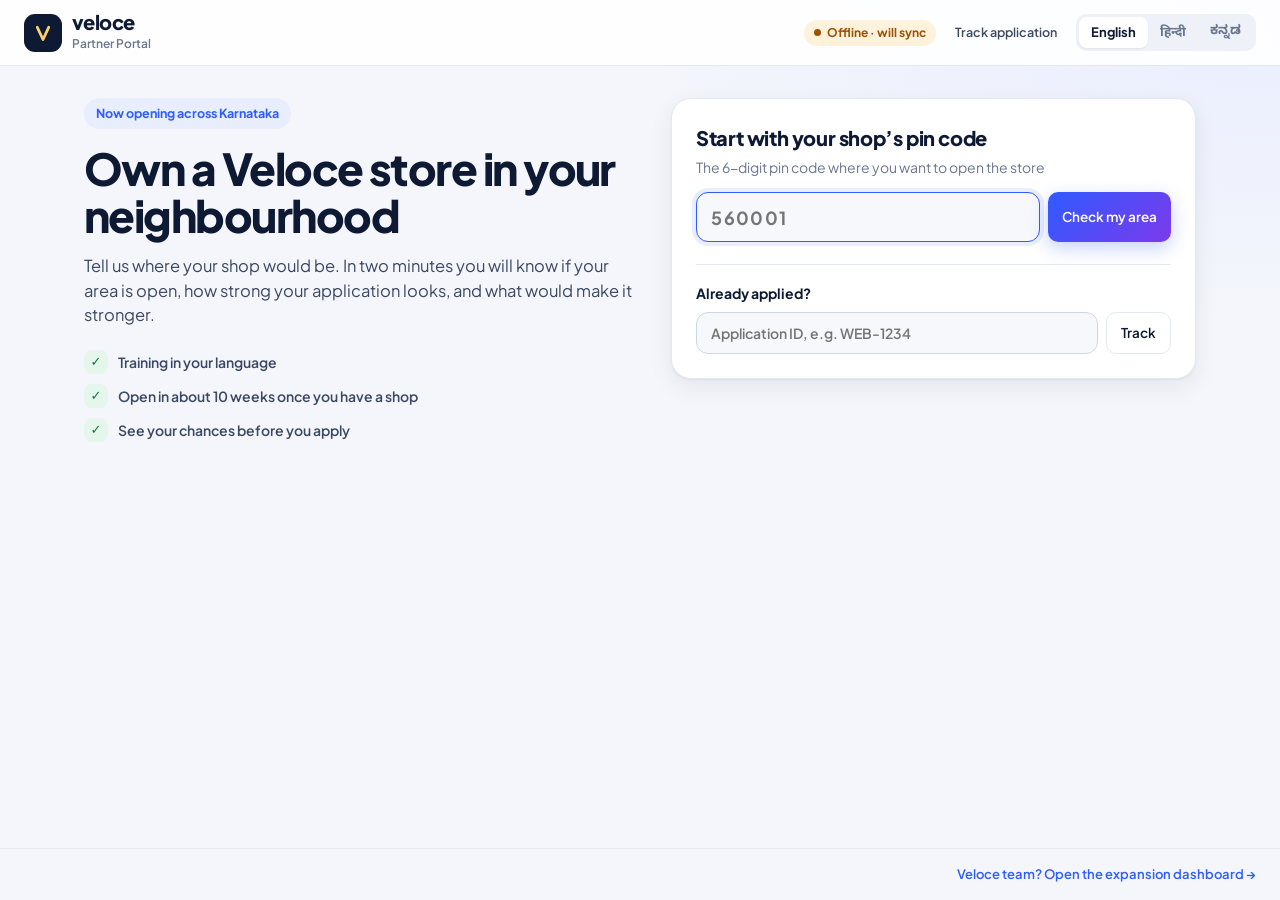
==== commit 7e02be35: "Demo links can open portal applicants once they sync Co-Authored-By: Claude Opus 5.5 <noreply@anthro" ====
--- a/apply.html
+++ b/apply.html
@@ -8,8 +8,8 @@
 <link rel="preconnect" href="https://fonts.googleapis.com">
 <link rel="preconnect" href="https://fonts.gstatic.com" crossorigin>
 <link href="https://fonts.googleapis.com/css2?family=Plus+Jakarta+Sans:wght@400;500;600;700;800&family=Noto+Sans+Kannada:wght@400;600;700&family=Noto+Sans+Devanagari:wght@400;600;700&display=swap" rel="stylesheet">
-<link rel="stylesheet" href="styles.css?v=20261026b">
-<link rel="stylesheet" href="portal.css?v=20261026b">
+<link rel="stylesheet" href="styles.css?v=20261026c">
+<link rel="stylesheet" href="portal.css?v=20261026c">
 <link rel="icon" href="data:image/svg+xml,%3Csvg xmlns='http://www.w3.org/2000/svg' viewBox='0 0 32 32'%3E%3Crect width='32' height='32' rx='9' fill='%230e1a33'/%3E%3Cpath d='M9 9l7 15 7-15' stroke='%23ffd166' stroke-width='3.4' fill='none' stroke-linecap='round' stroke-linejoin='round'/%3E%3C/svg%3E">
 </head>
 <body class="portal">
@@ -34,13 +34,13 @@
   <a id="toDash" href="index.html" data-t="team">Veloce team? Open the expansion dashboard →</a>
 </footer>
 
-<script src="config.js?v=20261026b"></script>
-<script src="engine.js?v=20261026b"></script>
-<script src="loader.js?v=20261026b"></script>
-<script src="messages.js?v=20261026b"></script>
-<script src="questions.js?v=20261026b"></script>
-<script src="sample-data.js?v=20261026b"></script>
-<script src="store.js?v=20261026b"></script>
-<script src="portal.js?v=20261026b"></script>
+<script src="config.js?v=20261026c"></script>
+<script src="engine.js?v=20261026c"></script>
+<script src="loader.js?v=20261026c"></script>
+<script src="messages.js?v=20261026c"></script>
+<script src="questions.js?v=20261026c"></script>
+<script src="sample-data.js?v=20261026c"></script>
+<script src="store.js?v=20261026c"></script>
+<script src="portal.js?v=20261026c"></script>
 </body>
 </html>
